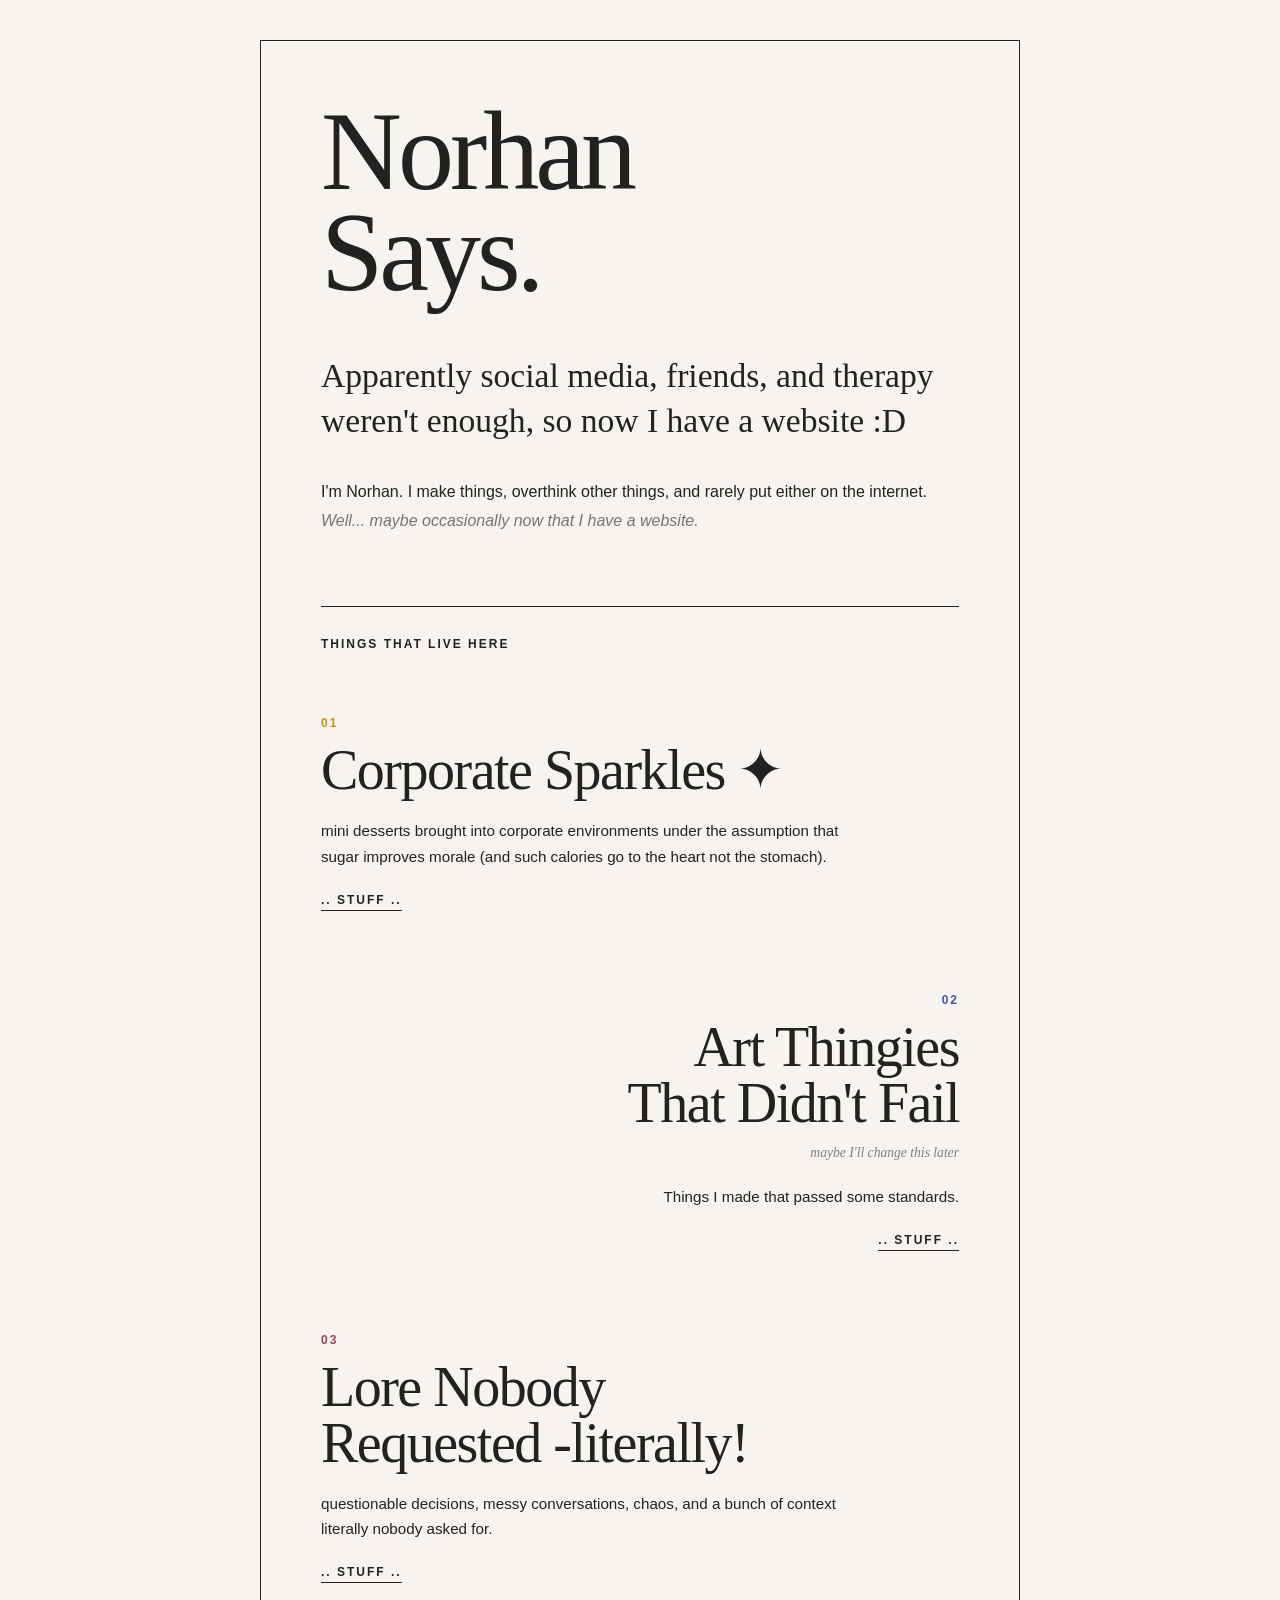
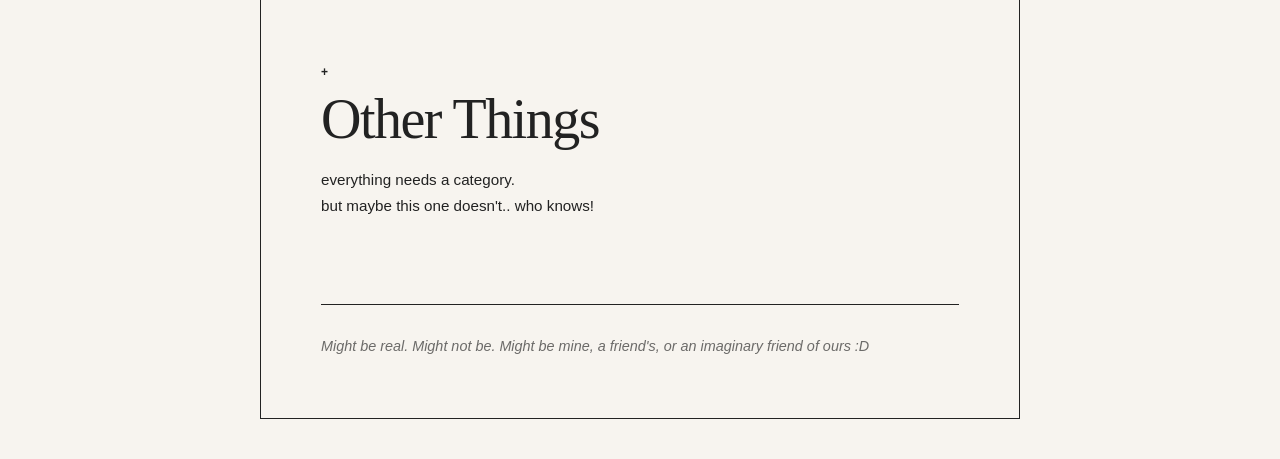
==== index.html @ 4305e823 "Update index.html" ====
<!DOCTYPE html>
<html lang="en">

<head>
  <meta charset="UTF-8">
  <meta name="viewport" content="width=device-width, initial-scale=1.0">

  <title>Norhan Says</title>

  <link rel="stylesheet" href="style.css">
</head>

<body>

  <main>

    <!-- INTRO -->
    <header class="hero">

      <h1>Norhan<br>Says.</h1>

      <p class="intro">
        Apparently social media, friends, and therapy weren't enough,
        so now I have a website :D
      </p>

      <p class="mini-bio">
        I'm Norhan. I make things, overthink other things,
        and rarely put either on the internet.
        <span class="bio-aside">
          Well... maybe occasionally now that I have a website.
        </span>
      </p>

    </header>


    <!-- COLLECTIONS -->
    <section class="collections">

      <p class="section-label">
        Things that live here
      </p>


      <!-- CORPORATE SPARKLES -->
      <article class="collection sparkles">

        <span class="number">01</span>

        <h2>
          Corporate Sparkles ✦
        </h2>

        <p>
          mini desserts brought into corporate environments under the
          assumption that sugar improves morale
          (and such calories go to the heart not the stomach).
        </p>

        <a href="corporate-sparkles.html">
          .. stuff ..
        </a>

      </article>


      <!-- ART THINGIES -->
      <article class="collection art right">

        <span class="number">02</span>

        <h2>
          Art Thingies<br>
          That Didn't Fail
        </h2>

        <p class="title-aside">
          maybe I'll change this later
        </p>

        <p>
          Things I made that passed some standards.
        </p>

        <a href="art-thingies.html">
          .. stuff ..
        </a>

      </article>


      <!-- LORE -->
      <article class="collection lore">

        <span class="number">03</span>

        <h2>
          Lore Nobody<br>
          Requested -literally! 
        </h2>

        <p>
          questionable decisions, messy conversations,
          chaos, and a bunch of context
          literally nobody asked for.
        </p>

        <a href="lore.html">
          .. stuff ..
        </a>

      </article>


      <!-- EVERYTHING ELSE -->
      <article class="collection other">

        <span class="number">+</span>

        <h2>
          Other Things
        </h2>

        <p>
          everything needs a category.<br>
          but maybe this one doesn't.. who knows!
        </p>

      </article>

    </section>


    <!-- DISCLAIMER -->
    <footer>

      <p class="disclaimer">
        Might be real. Might not be. Might be mine, a friend's,
        or an imaginary friend of ours :D
      </p>

    </footer>

  </main>

</body>

</html>
---- style.css ----
* {
  box-sizing: border-box;
}

body {
  margin: 0;
  min-height: 100vh;

  background: #f7f4ef;
  color: #222;

  font-family: Georgia, "Times New Roman", serif;
  
}

/* MAIN PAGE */

main {
  width: 90%;
  max-width: 760px;

  padding: 60px;
  margin: 40px auto;

  border: 1px solid #222;
}


/* NORHAN SAYS */

h1 {
  font-size: clamp(3.5rem, 10vw, 7rem);
  font-weight: 500;
  letter-spacing: -4px;
  line-height: 0.9;

  margin: 0 0 50px;
}


/* INTRO */

.intro {
  font-size: clamp(1.5rem, 3vw, 2.1rem);
  line-height: 1.35;

  margin-bottom: 35px;
}


/* MINI BIO */

.mini-bio {
  max-width: 650px;

  font-family: Arial, Helvetica, sans-serif;
  font-size: 1rem;
  line-height: 1.8;

  margin-bottom: 70px;
}

.bio-aside {
  opacity: 0.6;
  font-style: italic;
}


/* THINGS THAT LIVE HERE */

.collections {
  border-top: 1px solid #222;
  padding-top: 30px;
}

.section-label {
  font-family: Arial, Helvetica, sans-serif;
  font-size: 0.75rem;
  font-weight: bold;

  text-transform: uppercase;
  letter-spacing: 2px;

  margin: 0 0 65px;
}


/* INDIVIDUAL SECTIONS */

.collection {
  margin-bottom: 85px;
}

.collection.right {
  text-align: right;
}

.number {
  display: block;

  font-family: Arial, Helvetica, sans-serif;
  font-size: 0.75rem;
  font-weight: bold;
  letter-spacing: 2px;

  margin-bottom: 12px;
}


/* SECTION TITLES */

.collection h2 {
  color: #222;

  font-family: Georgia, "Times New Roman", serif;
  font-size: clamp(2rem, 5vw, 3.5rem);
  font-weight: 500;

  line-height: 1;
  letter-spacing: -1.5px;

  margin: 0 0 20px;

  transition: color 0.25s ease;
}


/* SECTION DESCRIPTIONS */

.collection p {
  max-width: 520px;

  font-family: Arial, Helvetica, sans-serif;
  font-size: 0.95rem;
  line-height: 1.7;

  margin: 0 0 20px;
}

.collection.right p {
  margin-left: auto;
}


/* LINKS */

.collection a {
  color: #222;

  font-family: Arial, Helvetica, sans-serif;
  font-size: 0.75rem;
  font-weight: bold;

  text-transform: uppercase;
  letter-spacing: 2px;

  text-decoration: none;

  border-bottom: 1px solid #222;
  padding-bottom: 3px;

  transition: color 0.25s ease;
}


/* LITTLE ART COMMENT */

.title-aside {
  margin-top: -10px !important;

  font-family: Georgia, "Times New Roman", serif !important;
  font-size: 0.85rem !important;

  font-style: italic;
  opacity: 0.55;
}


/* VERY SMALL COLOR ACCENTS */

.sparkles .number {
  color: #c78d16;
}

.art .number {
  color: #3659b8;
}

.lore .number {
  color: #9a3f5f;
}


/* COLORS ONLY APPEAR MORE ON HOVER */

.sparkles:hover h2,
.sparkles:hover a {
  color: #c78d16;
}

.art:hover h2,
.art:hover a {
  color: #3659b8;
}

.lore:hover h2,
.lore:hover a {
  color: #9a3f5f;
}


/* DISCLAIMER */

footer {
  border-top: 1px solid #222;
  padding-top: 30px;
}

.disclaimer {
  font-family: Arial, Helvetica, sans-serif;
  font-size: 0.9rem;
  line-height: 1.6;

  opacity: 0.65;
  font-style: italic;

  margin: 0;
}


/* MOBILE */

@media (max-width: 600px) {

  main {
    width: calc(100% - 30px);
    padding: 45px 25px;
    margin: 15px auto;
  }

  h1 {
    letter-spacing: -2px;
    margin-bottom: 35px;
  }

  .mini-bio {
    margin-bottom: 55px;
  }

  .section-label {
    margin-bottom: 50px;
  }

  .collection,
  .collection.right {
    text-align: left;
    margin-bottom: 65px;
  }

  .collection.right p {
    margin-left: 0;
  }

}
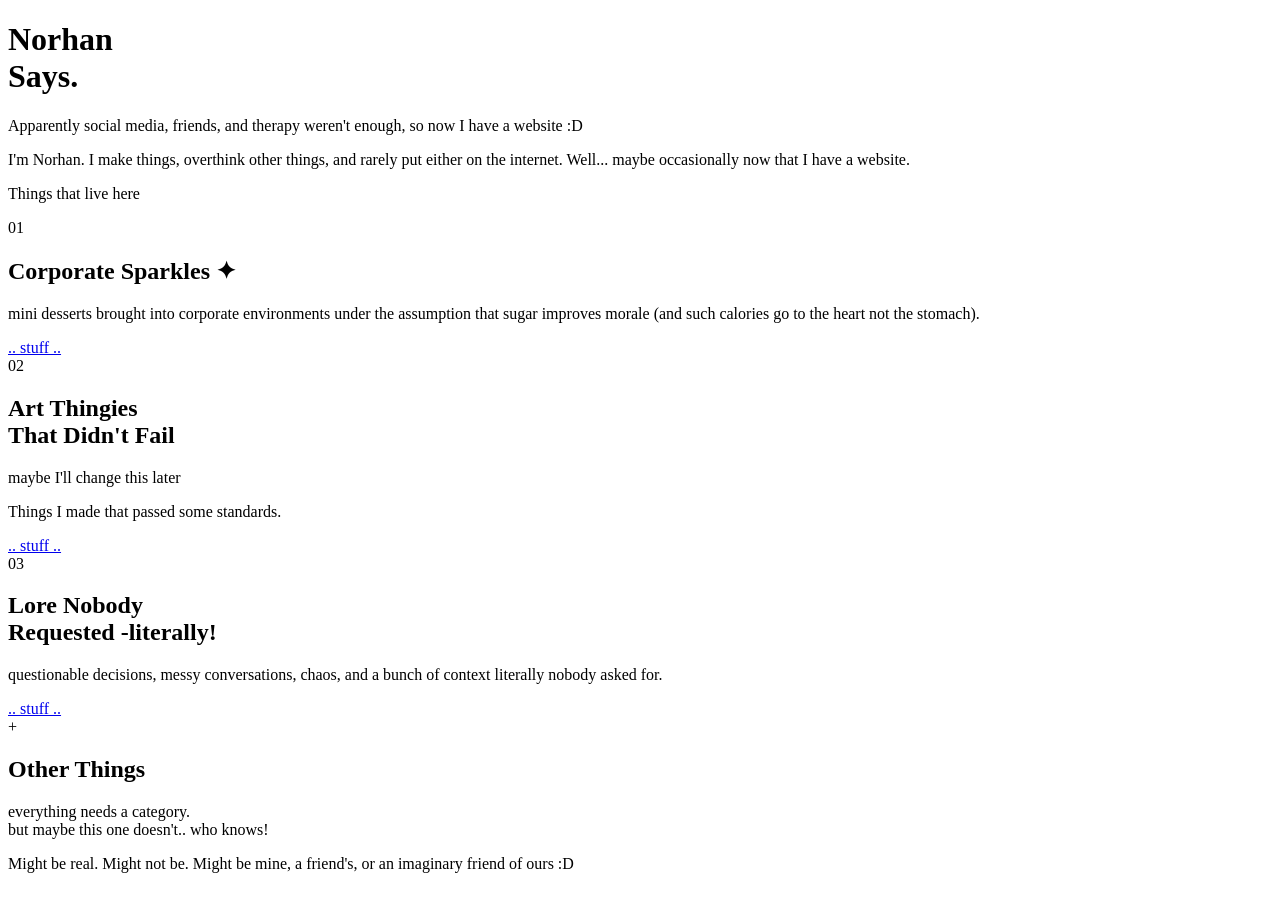
==== commit 6aca1886: "Update index.html" ====
--- a/index.html
+++ b/index.html
@@ -7,7 +7,6 @@
 
   <title>Norhan Says</title>
 
-  <link rel="stylesheet" href="style.css">
 </head>
 
 <body>
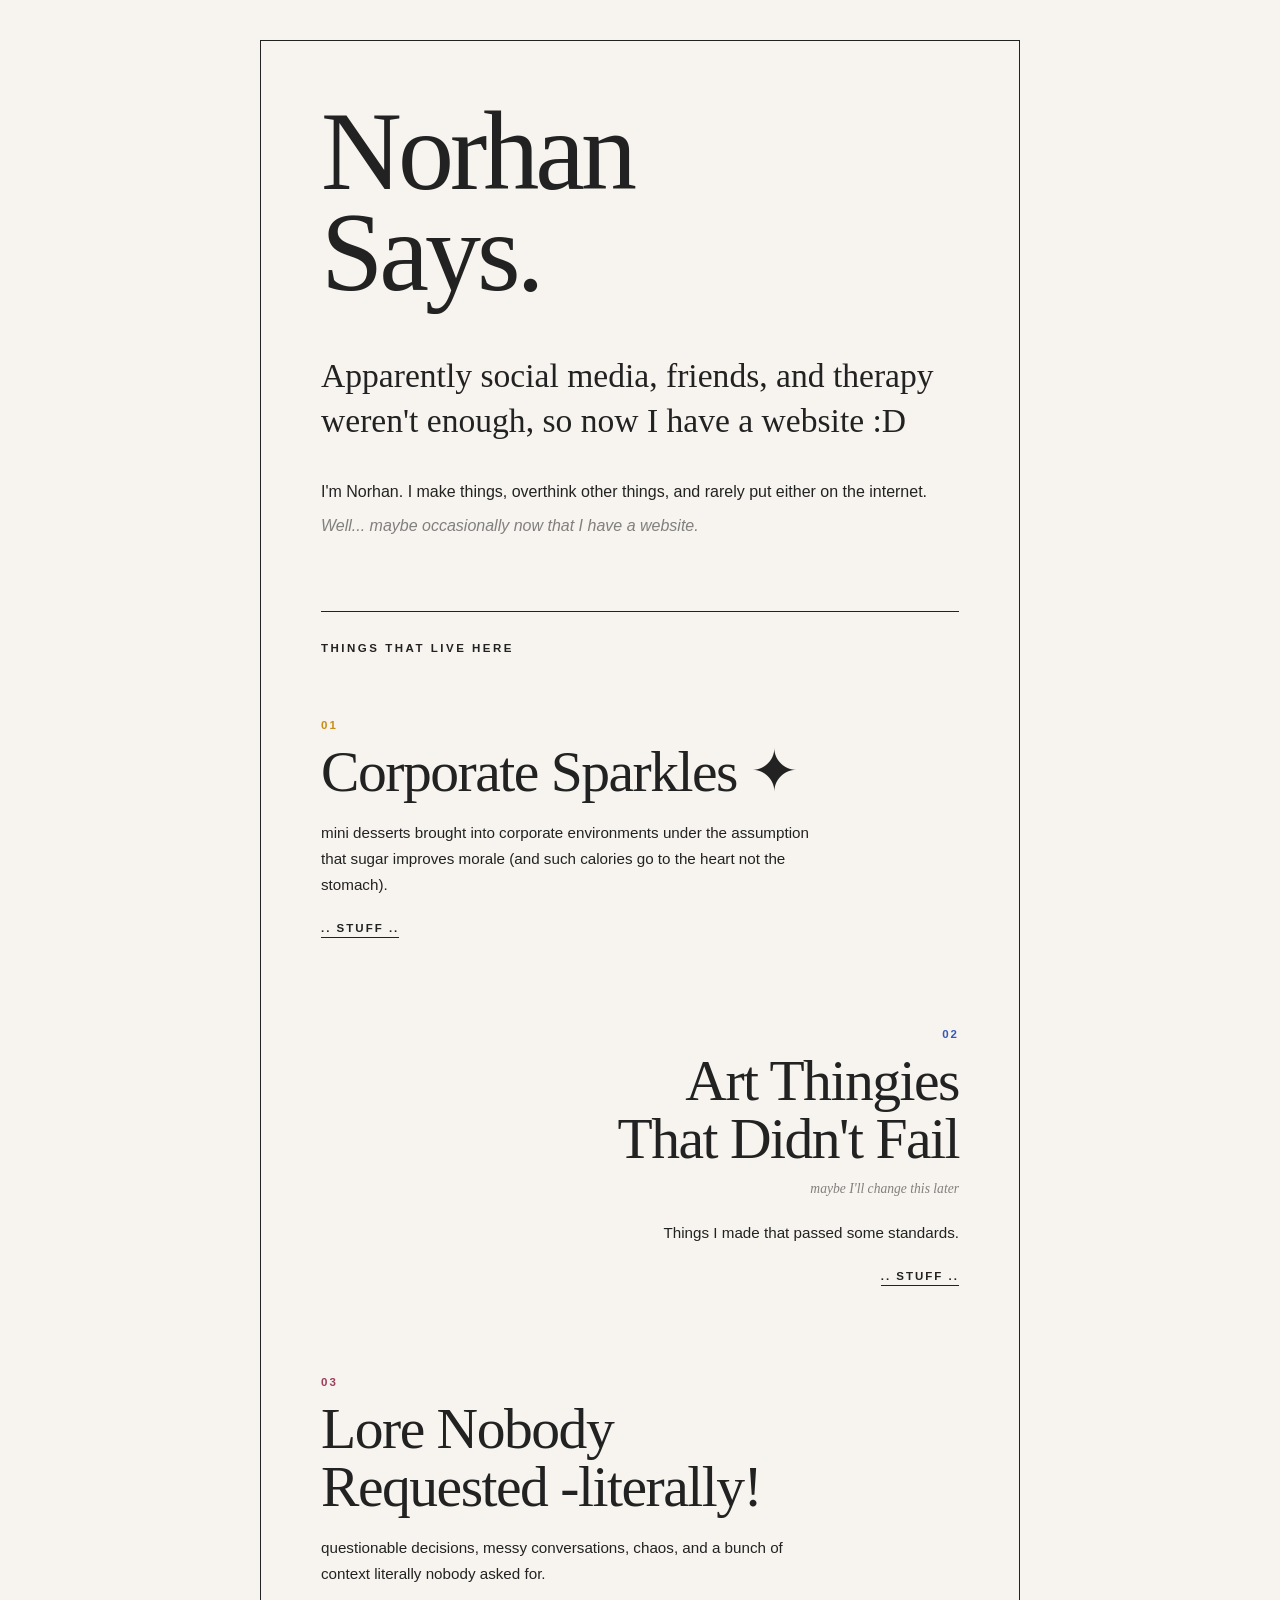
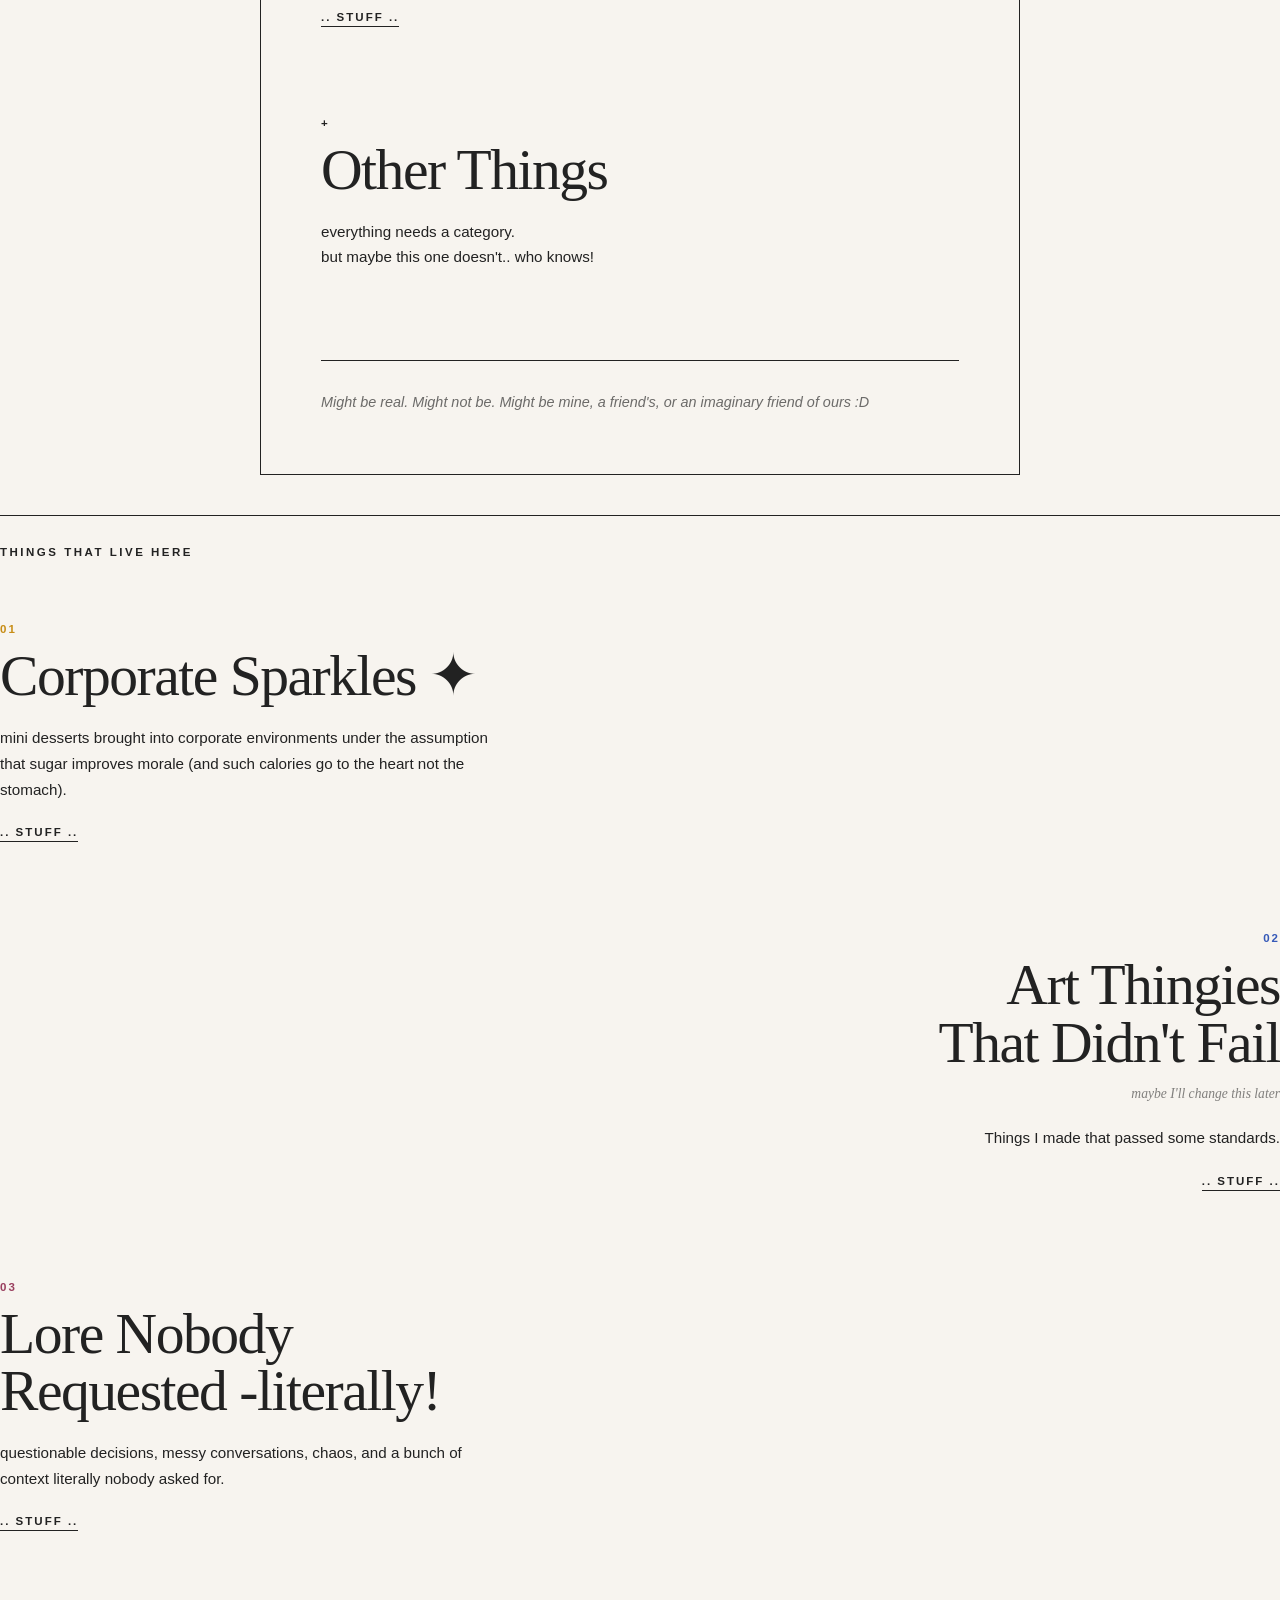
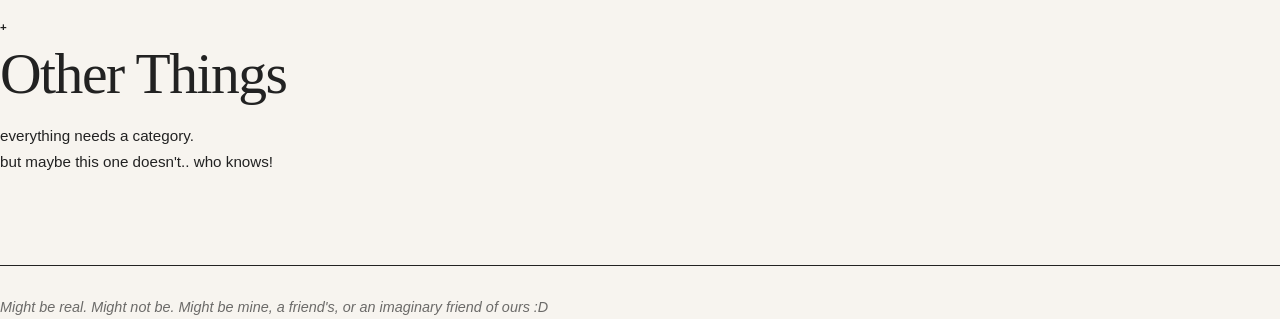
==== commit 2ae0c92a: "Update index.html" ====
--- a/index.html
+++ b/index.html
@@ -7,13 +7,233 @@
 
   <title>Norhan Says</title>
 
+  <style>
+    * {
+      box-sizing: border-box;
+    }
+
+    body {
+      margin: 0;
+      min-height: 100vh;
+      background: #f7f4ef;
+      color: #222;
+      font-family: Georgia, "Times New Roman", serif;
+    }
+
+    main {
+      width: 90%;
+      max-width: 760px;
+      padding: 60px;
+      margin: 40px auto;
+      border: 1px solid #222;
+    }
+
+    /* TOP OF THE PAGE */
+
+    h1 {
+      font-size: clamp(3.5rem, 10vw, 7rem);
+      font-weight: 500;
+      letter-spacing: -4px;
+      line-height: 0.9;
+      margin: 0 0 50px;
+    }
+
+    .intro {
+      font-size: clamp(1.5rem, 3vw, 2.1rem);
+      line-height: 1.35;
+      margin: 0 0 35px;
+    }
+
+    .mini-bio {
+      max-width: 650px;
+      font-family: Arial, Helvetica, sans-serif;
+      font-size: 1rem;
+      line-height: 1.8;
+      margin: 0 0 70px;
+    }
+
+    .bio-aside {
+      display: block;
+      margin-top: 5px;
+      opacity: 0.55;
+      font-style: italic;
+    }
+
+
+    /* COLLECTIONS */
+
+    .collections {
+      border-top: 1px solid #222;
+      padding-top: 30px;
+    }
+
+    .section-label {
+      font-family: Arial, Helvetica, sans-serif;
+      font-size: 0.72rem;
+      font-weight: bold;
+      text-transform: uppercase;
+      letter-spacing: 2.5px;
+      margin: 0 0 65px;
+    }
+
+    .collection {
+      max-width: 540px;
+      margin-bottom: 90px;
+    }
+
+    .collection.right {
+      margin-left: auto;
+      text-align: right;
+    }
+
+    .number {
+      display: block;
+      font-family: Arial, Helvetica, sans-serif;
+      font-size: 0.72rem;
+      font-weight: bold;
+      letter-spacing: 2px;
+      margin-bottom: 12px;
+    }
+
+    .collection h2 {
+      margin: 0 0 20px;
+      color: #222;
+      font-family: Georgia, "Times New Roman", serif;
+      font-size: clamp(2.2rem, 5vw, 3.6rem);
+      font-weight: 500;
+      letter-spacing: -1.5px;
+      line-height: 1;
+      transition: color 0.25s ease;
+    }
+
+    .collection p {
+      max-width: 500px;
+      margin: 0 0 20px;
+      font-family: Arial, Helvetica, sans-serif;
+      font-size: 0.95rem;
+      line-height: 1.7;
+    }
+
+    .collection.right p {
+      margin-left: auto;
+    }
+
+    .collection a {
+      display: inline-block;
+      color: #222;
+      font-family: Arial, Helvetica, sans-serif;
+      font-size: 0.72rem;
+      font-weight: bold;
+      text-transform: uppercase;
+      letter-spacing: 2px;
+      text-decoration: none;
+      border-bottom: 1px solid currentColor;
+      padding-bottom: 3px;
+      transition: color 0.25s ease;
+    }
+
+
+    /* LITTLE SIDE COMMENT */
+
+    .title-aside {
+      margin-top: -10px !important;
+      font-family: Georgia, "Times New Roman", serif !important;
+      font-size: 0.85rem !important;
+      font-style: italic;
+      opacity: 0.55;
+    }
+
+
+    /* SMALL COLOR ACCENTS */
+
+    .sparkles .number {
+      color: #c78d16;
+    }
+
+    .art .number {
+      color: #3659b8;
+    }
+
+    .lore .number {
+      color: #9a3f5f;
+    }
+
+    .sparkles:hover h2,
+    .sparkles:hover a {
+      color: #c78d16;
+    }
+
+    .art:hover h2,
+    .art:hover a {
+      color: #3659b8;
+    }
+
+    .lore:hover h2,
+    .lore:hover a {
+      color: #9a3f5f;
+    }
+
+
+    /* FOOTER */
+
+    footer {
+      border-top: 1px solid #222;
+      padding-top: 30px;
+    }
+
+    .disclaimer {
+      margin: 0;
+      font-family: Arial, Helvetica, sans-serif;
+      font-size: 0.9rem;
+      line-height: 1.6;
+      opacity: 0.65;
+      font-style: italic;
+    }
+
+
+    /* MOBILE */
+
+    @media (max-width: 600px) {
+
+      main {
+        width: calc(100% - 30px);
+        padding: 45px 25px;
+        margin: 15px auto;
+      }
+
+      h1 {
+        letter-spacing: -2px;
+        margin-bottom: 35px;
+      }
+
+      .mini-bio {
+        margin-bottom: 55px;
+      }
+
+      .section-label {
+        margin-bottom: 50px;
+      }
+
+      .collection,
+      .collection.right {
+        max-width: 100%;
+        margin-left: 0;
+        margin-bottom: 65px;
+        text-align: left;
+      }
+
+      .collection.right p {
+        margin-left: 0;
+      }
+    }
+  </style>
+
 </head>
 
 <body>
 
   <main>
 
-    <!-- INTRO -->
     <header class="hero">
 
       <h1>Norhan<br>Says.</h1>
@@ -26,6 +246,7 @@
       <p class="mini-bio">
         I'm Norhan. I make things, overthink other things,
         and rarely put either on the internet.
+
         <span class="bio-aside">
           Well... maybe occasionally now that I have a website.
         </span>
@@ -34,7 +255,6 @@
     </header>
 
 
-    <!-- COLLECTIONS -->
     <section class="collections">
 
       <p class="section-label">
@@ -43,13 +263,12 @@
 
 
       <!-- CORPORATE SPARKLES -->
+
       <article class="collection sparkles">
 
         <span class="number">01</span>
 
-        <h2>
-          Corporate Sparkles ✦
-        </h2>
+        <h2>Corporate Sparkles ✦</h2>
 
         <p>
           mini desserts brought into corporate environments under the
@@ -65,6 +284,7 @@
 
 
       <!-- ART THINGIES -->
+
       <article class="collection art right">
 
         <span class="number">02</span>
@@ -90,13 +310,14 @@
 
 
       <!-- LORE -->
+
       <article class="collection lore">
 
         <span class="number">03</span>
 
         <h2>
           Lore Nobody<br>
-          Requested -literally! 
+          Requested -literally!
         </h2>
 
         <p>
@@ -112,14 +333,13 @@
       </article>
 
 
-      <!-- EVERYTHING ELSE -->
+      <!-- OTHER -->
+
       <article class="collection other">
 
         <span class="number">+</span>
 
-        <h2>
-          Other Things
-        </h2>
+        <h2>Other Things</h2>
 
         <p>
           everything needs a category.<br>
@@ -131,7 +351,6 @@
     </section>
 
 
-    <!-- DISCLAIMER -->
     <footer>
 
       <p class="disclaimer">
@@ -145,4 +364,115 @@
 
 </body>
 
+</html>    <!-- COLLECTIONS -->
+    <section class="collections">
+
+      <p class="section-label">
+        Things that live here
+      </p>
+
+
+      <!-- CORPORATE SPARKLES -->
+      <article class="collection sparkles">
+
+        <span class="number">01</span>
+
+        <h2>
+          Corporate Sparkles ✦
+        </h2>
+
+        <p>
+          mini desserts brought into corporate environments under the
+          assumption that sugar improves morale
+          (and such calories go to the heart not the stomach).
+        </p>
+
+        <a href="corporate-sparkles.html">
+          .. stuff ..
+        </a>
+
+      </article>
+
+
+      <!-- ART THINGIES -->
+      <article class="collection art right">
+
+        <span class="number">02</span>
+
+        <h2>
+          Art Thingies<br>
+          That Didn't Fail
+        </h2>
+
+        <p class="title-aside">
+          maybe I'll change this later
+        </p>
+
+        <p>
+          Things I made that passed some standards.
+        </p>
+
+        <a href="art-thingies.html">
+          .. stuff ..
+        </a>
+
+      </article>
+
+
+      <!-- LORE -->
+      <article class="collection lore">
+
+        <span class="number">03</span>
+
+        <h2>
+          Lore Nobody<br>
+          Requested -literally! 
+        </h2>
+
+        <p>
+          questionable decisions, messy conversations,
+          chaos, and a bunch of context
+          literally nobody asked for.
+        </p>
+
+        <a href="lore.html">
+          .. stuff ..
+        </a>
+
+      </article>
+
+
+      <!-- EVERYTHING ELSE -->
+      <article class="collection other">
+
+        <span class="number">+</span>
+
+        <h2>
+          Other Things
+        </h2>
+
+        <p>
+          everything needs a category.<br>
+          but maybe this one doesn't.. who knows!
+        </p>
+
+      </article>
+
+    </section>
+
+
+    <!-- DISCLAIMER -->
+    <footer>
+
+      <p class="disclaimer">
+        Might be real. Might not be. Might be mine, a friend's,
+        or an imaginary friend of ours :D
+      </p>
+
+    </footer>
+
+  </main>
+
+</body>
+
 </html>
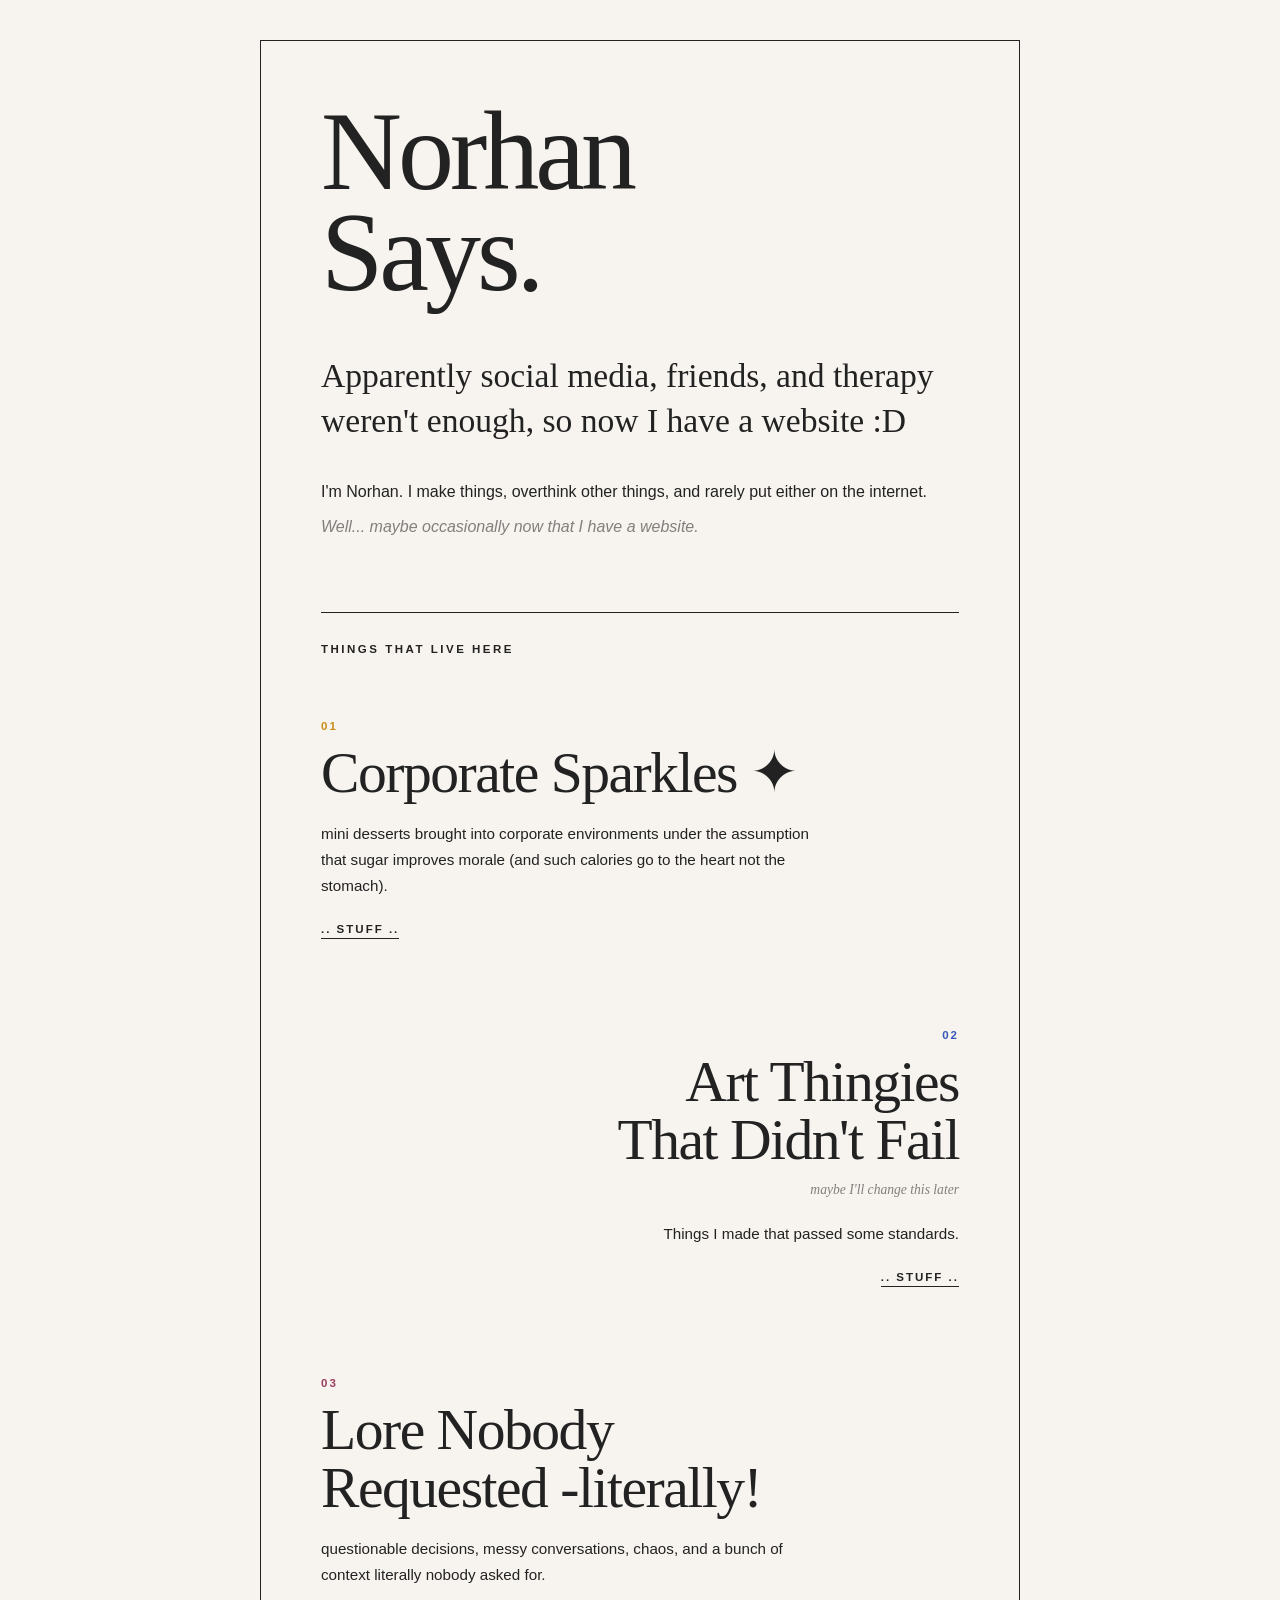
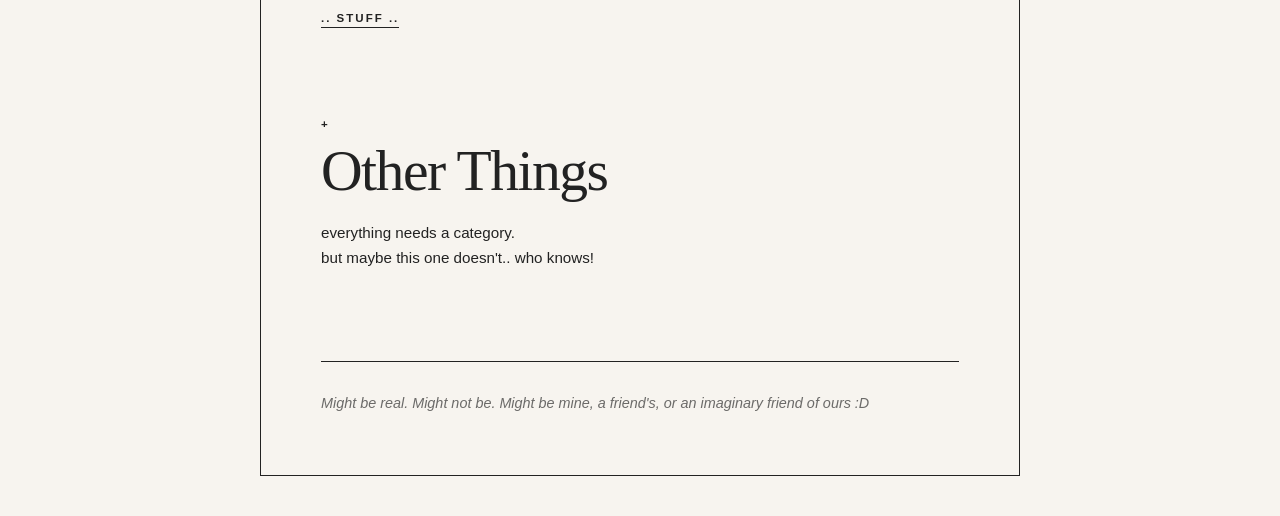
==== commit 44c9db65: "Update index.html" ====
--- a/index.html
+++ b/index.html
@@ -28,7 +28,10 @@
       border: 1px solid #222;
     }
 
-    /* TOP OF THE PAGE */
+
+    /* =========================
+       TOP
+       ========================= */
 
     h1 {
       font-size: clamp(3.5rem, 10vw, 7rem);
@@ -54,13 +57,15 @@
 
     .bio-aside {
       display: block;
-      margin-top: 5px;
+      margin-top: 6px;
       opacity: 0.55;
       font-style: italic;
     }
 
 
-    /* COLLECTIONS */
+    /* =========================
+       COLLECTIONS
+       ========================= */
 
     .collections {
       border-top: 1px solid #222;
@@ -68,12 +73,12 @@
     }
 
     .section-label {
+      margin: 0 0 65px;
       font-family: Arial, Helvetica, sans-serif;
       font-size: 0.72rem;
       font-weight: bold;
       text-transform: uppercase;
       letter-spacing: 2.5px;
-      margin: 0 0 65px;
     }
 
     .collection {
@@ -88,11 +93,11 @@
 
     .number {
       display: block;
+      margin-bottom: 12px;
       font-family: Arial, Helvetica, sans-serif;
       font-size: 0.72rem;
       font-weight: bold;
       letter-spacing: 2px;
-      margin-bottom: 12px;
     }
 
     .collection h2 {
@@ -101,8 +106,8 @@
       font-family: Georgia, "Times New Roman", serif;
       font-size: clamp(2.2rem, 5vw, 3.6rem);
       font-weight: 500;
+      line-height: 1;
       letter-spacing: -1.5px;
-      line-height: 1;
       transition: color 0.25s ease;
     }
 
@@ -117,6 +122,11 @@
     .collection.right p {
       margin-left: auto;
     }
+
+
+    /* =========================
+       LINKS
+       ========================= */
 
     .collection a {
       display: inline-block;
@@ -133,7 +143,9 @@
     }
 
 
-    /* LITTLE SIDE COMMENT */
+    /* =========================
+       LITTLE COMMENTS
+       ========================= */
 
     .title-aside {
       margin-top: -10px !important;
@@ -144,7 +156,9 @@
     }
 
 
-    /* SMALL COLOR ACCENTS */
+    /* =========================
+       COLORS
+       ========================= */
 
     .sparkles .number {
       color: #c78d16;
@@ -174,7 +188,9 @@
     }
 
 
-    /* FOOTER */
+    /* =========================
+       FOOTER
+       ========================= */
 
     footer {
       border-top: 1px solid #222;
@@ -191,7 +207,9 @@
     }
 
 
-    /* MOBILE */
+    /* =========================
+       MOBILE
+       ========================= */
 
     @media (max-width: 600px) {
 
@@ -226,17 +244,25 @@
         margin-left: 0;
       }
     }
+
   </style>
-
 </head>
 
+
 <body>
 
   <main>
 
-    <header class="hero">
-
-      <h1>Norhan<br>Says.</h1>
+    <!-- =====================
+         INTRO
+         ===================== -->
+
+    <header>
+
+      <h1>
+        Norhan<br>
+        Says.
+      </h1>
 
       <p class="intro">
         Apparently social media, friends, and therapy weren't enough,
@@ -255,6 +281,10 @@
     </header>
 
 
+    <!-- =====================
+         COLLECTIONS
+         ===================== -->
+
     <section class="collections">
 
       <p class="section-label">
@@ -268,7 +298,9 @@
 
         <span class="number">01</span>
 
-        <h2>Corporate Sparkles ✦</h2>
+        <h2>
+          Corporate Sparkles ✦
+        </h2>
 
         <p>
           mini desserts brought into corporate environments under the
@@ -333,13 +365,15 @@
       </article>
 
 
-      <!-- OTHER -->
+      <!-- OTHER THINGS -->
 
       <article class="collection other">
 
         <span class="number">+</span>
 
-        <h2>Other Things</h2>
+        <h2>
+          Other Things
+        </h2>
 
         <p>
           everything needs a category.<br>
@@ -351,6 +385,10 @@
     </section>
 
 
+    <!-- =====================
+         DISCLAIMER
+         ===================== -->
+
     <footer>
 
       <p class="disclaimer">
@@ -364,115 +402,4 @@
 
 </body>
 
-</html>    <!-- COLLECTIONS -->
-    <section class="collections">
-
-      <p class="section-label">
-        Things that live here
-      </p>
-
-
-      <!-- CORPORATE SPARKLES -->
-      <article class="collection sparkles">
-
-        <span class="number">01</span>
-
-        <h2>
-          Corporate Sparkles ✦
-        </h2>
-
-        <p>
-          mini desserts brought into corporate environments under the
-          assumption that sugar improves morale
-          (and such calories go to the heart not the stomach).
-        </p>
-
-        <a href="corporate-sparkles.html">
-          .. stuff ..
-        </a>
-
-      </article>
-
-
-      <!-- ART THINGIES -->
-      <article class="collection art right">
-
-        <span class="number">02</span>
-
-        <h2>
-          Art Thingies<br>
-          That Didn't Fail
-        </h2>
-
-        <p class="title-aside">
-          maybe I'll change this later
-        </p>
-
-        <p>
-          Things I made that passed some standards.
-        </p>
-
-        <a href="art-thingies.html">
-          .. stuff ..
-        </a>
-
-      </article>
-
-
-      <!-- LORE -->
-      <article class="collection lore">
-
-        <span class="number">03</span>
-
-        <h2>
-          Lore Nobody<br>
-          Requested -literally! 
-        </h2>
-
-        <p>
-          questionable decisions, messy conversations,
-          chaos, and a bunch of context
-          literally nobody asked for.
-        </p>
-
-        <a href="lore.html">
-          .. stuff ..
-        </a>
-
-      </article>
-
-
-      <!-- EVERYTHING ELSE -->
-      <article class="collection other">
-
-        <span class="number">+</span>
-
-        <h2>
-          Other Things
-        </h2>
-
-        <p>
-          everything needs a category.<br>
-          but maybe this one doesn't.. who knows!
-        </p>
-
-      </article>
-
-    </section>
-
-
-    <!-- DISCLAIMER -->
-    <footer>
-
-      <p class="disclaimer">
-        Might be real. Might not be. Might be mine, a friend's,
-        or an imaginary friend of ours :D
-      </p>
-
-    </footer>
-
-  </main>
-
-</body>
-
 </html>
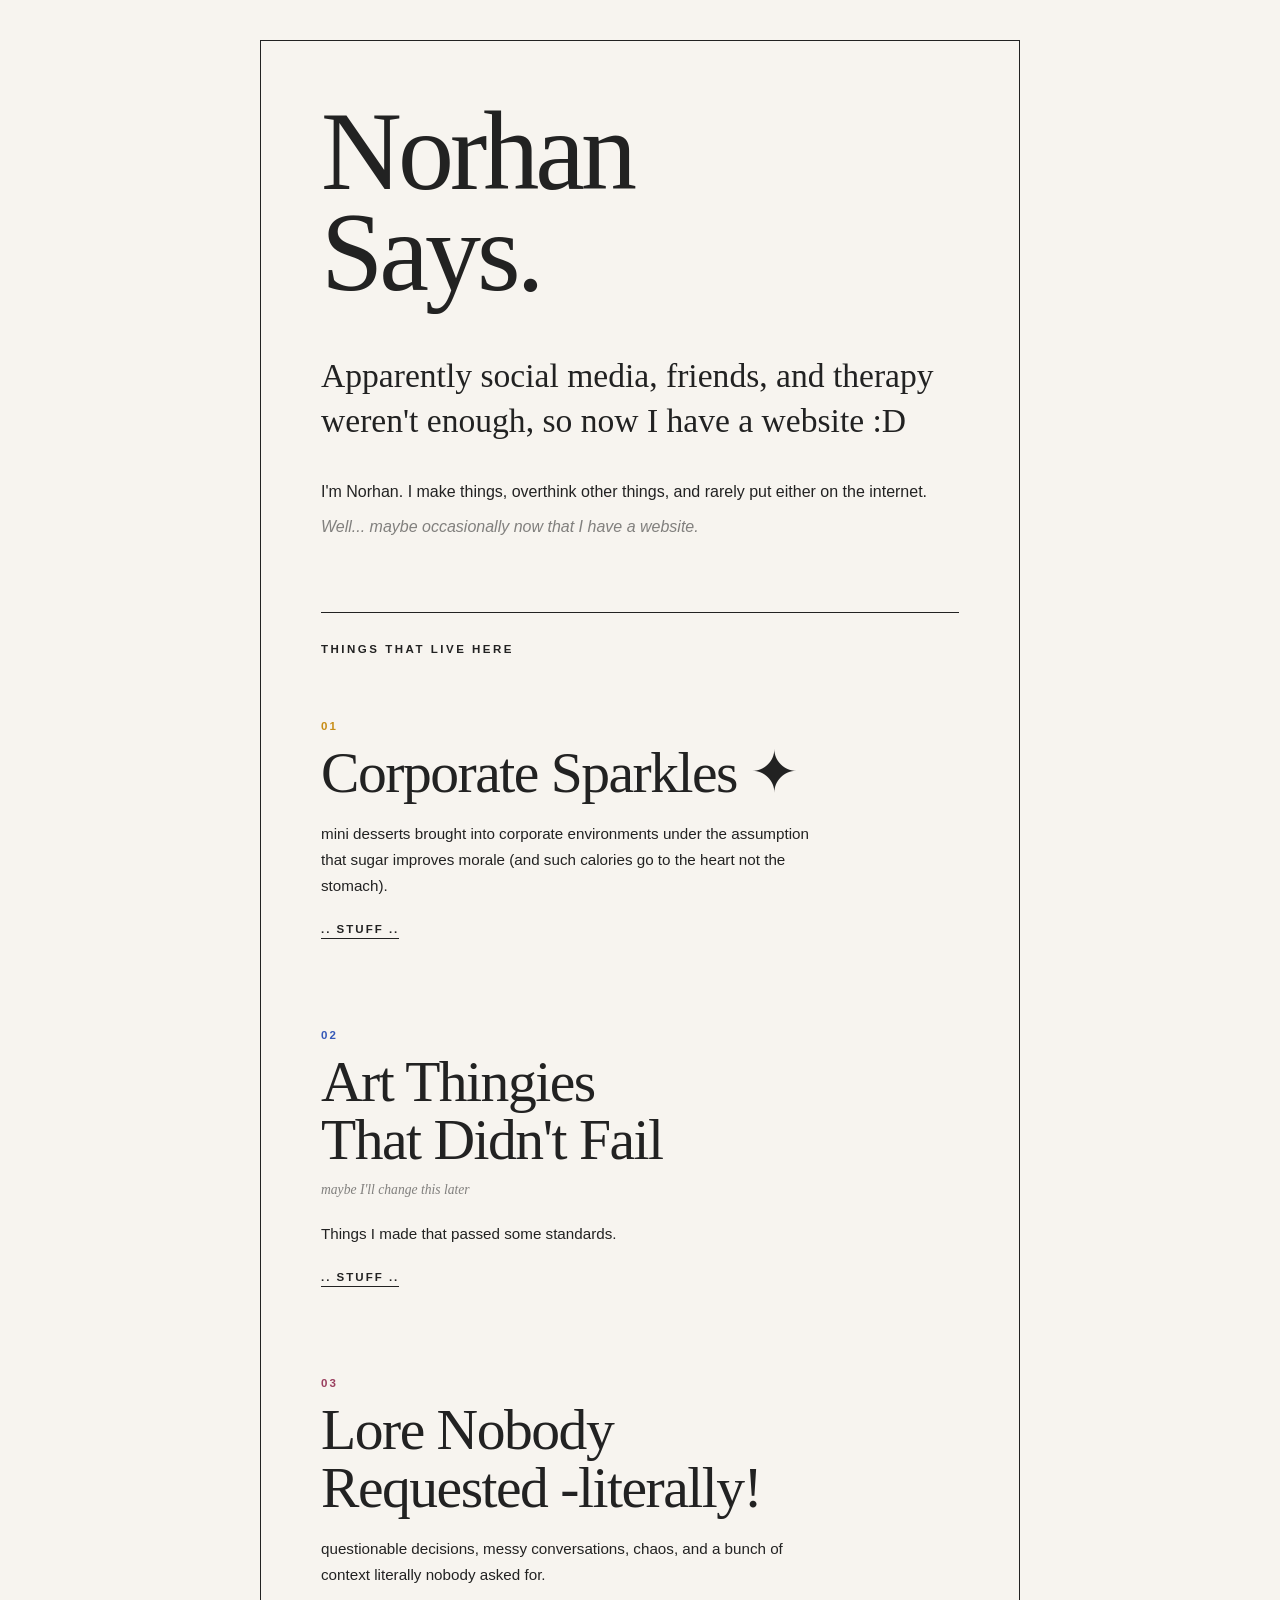
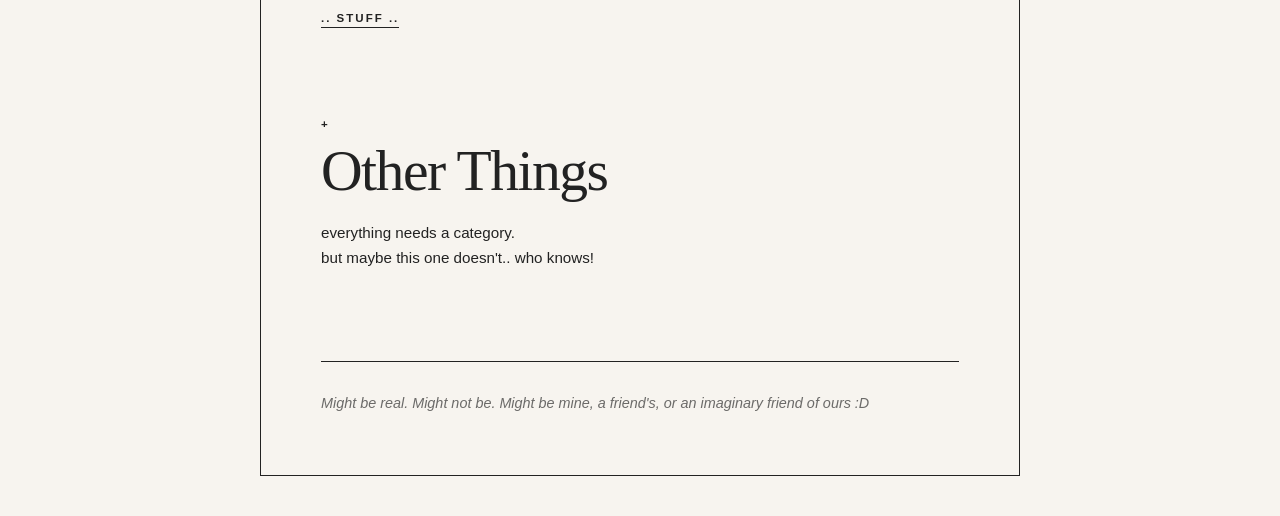
==== commit 6dc75f05: "Update index.html" ====
--- a/index.html
+++ b/index.html
@@ -317,7 +317,7 @@
 
       <!-- ART THINGIES -->
 
-      <article class="collection art right">
+      <article class="collection art">
 
         <span class="number">02</span>
 
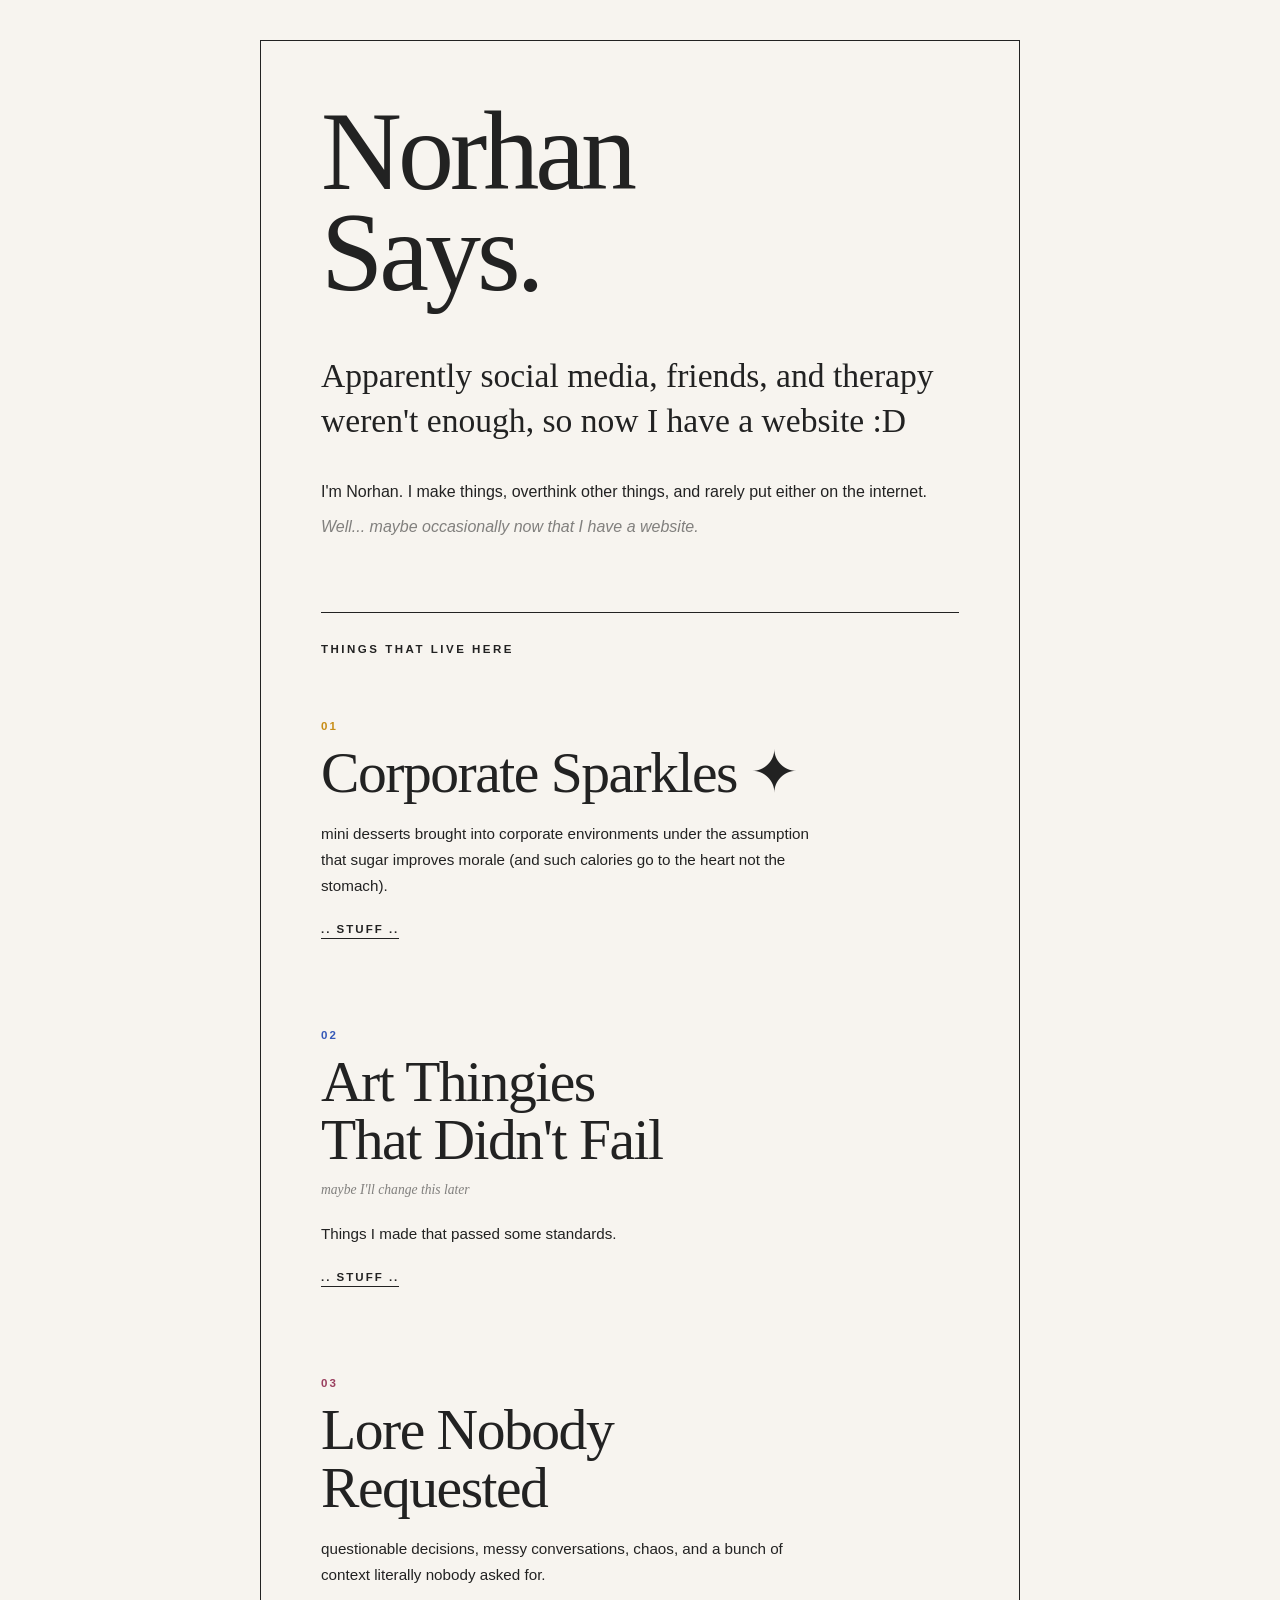
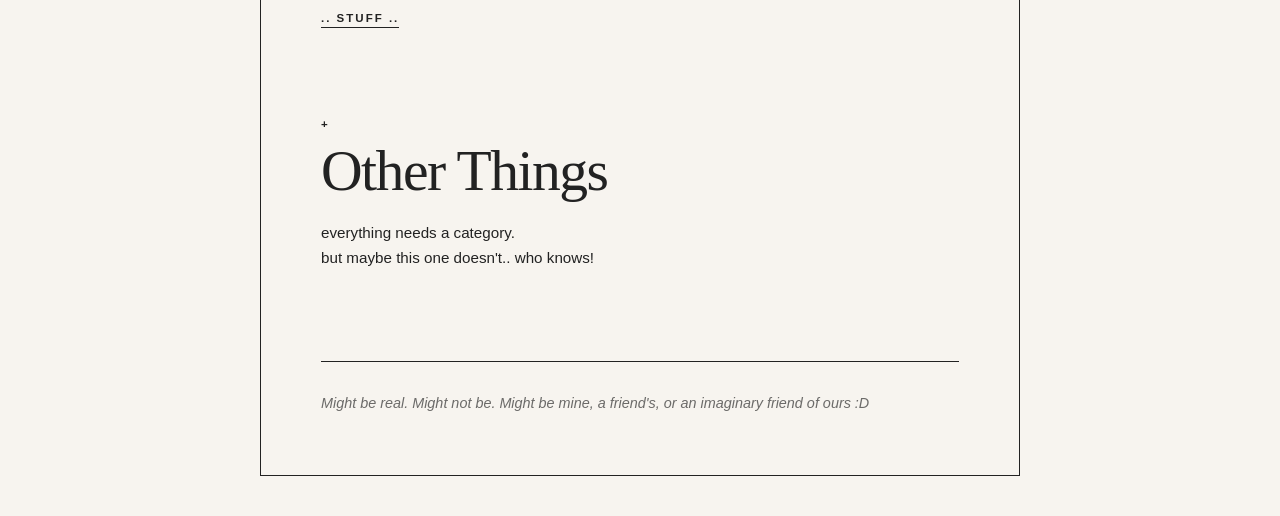
==== commit f6800aab: "Update index.html" ====
--- a/index.html
+++ b/index.html
@@ -84,11 +84,6 @@
     .collection {
       max-width: 540px;
       margin-bottom: 90px;
-    }
-
-    .collection.right {
-      margin-left: auto;
-      text-align: right;
     }
 
     .number {
@@ -308,7 +303,7 @@
           (and such calories go to the heart not the stomach).
         </p>
 
-        <a href="corporate-sparkles.html">
+        <a href="coming-soon.html">
           .. stuff ..
         </a>
 
@@ -334,7 +329,7 @@
           Things I made that passed some standards.
         </p>
 
-        <a href="art-thingies.html">
+        <a href="coming-soon.html">
           .. stuff ..
         </a>
 
@@ -349,7 +344,7 @@
 
         <h2>
           Lore Nobody<br>
-          Requested -literally!
+          Requested
         </h2>
 
         <p>
